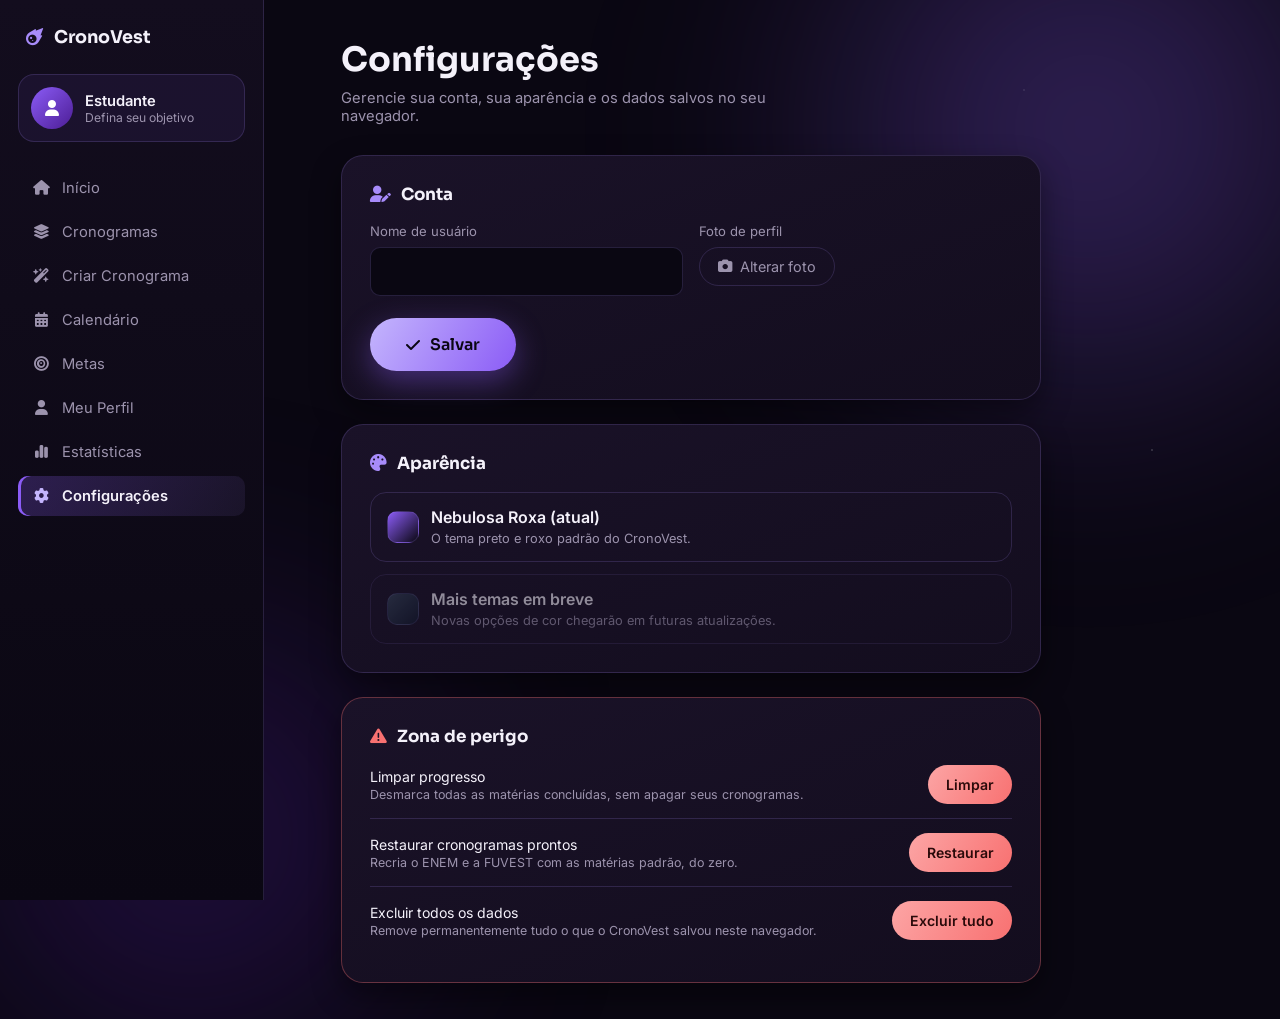
==== configuracoes.html @ 7fbc0d7f "Primeira Versão" ====
<!DOCTYPE html>
<html lang="pt-BR">
<head>
  <meta charset="UTF-8">
  <meta name="viewport" content="width=device-width, initial-scale=1.0">
  <title>CronoVest — Configurações</title>
  <link rel="preconnect" href="https://fonts.googleapis.com">
  <link href="https://fonts.googleapis.com/css2?family=Sora:wght@600;700&family=Inter:wght@400;500;600&display=swap" rel="stylesheet">
  <link rel="stylesheet" href="https://cdnjs.cloudflare.com/ajax/libs/font-awesome/6.5.1/css/all.min.css">
  <link rel="stylesheet" href="css/style.css">
  <link rel="stylesheet" href="css/nav.css">
  <link rel="stylesheet" href="css/componentes.css">
  <link rel="stylesheet" href="css/pages.css">
</head>
<body>
  <div class="stars-layer"></div>
  <div id="nav-root"></div>

  <div class="app-content">
    <header class="page-intro">
      <div>
        <h1>Configurações</h1>
        <p>Gerencie sua conta, sua aparência e os dados salvos no seu navegador.</p>
      </div>
    </header>

    <section class="page-section">
      <div class="settings-card">
        <h2><i class="fa-solid fa-user-pen"></i> Conta</h2>
        <form id="form-settings-account">
          <div class="settings-row">
            <div class="field-group">
              <label for="settings-input-name">Nome de usuário</label>
              <input type="text" id="settings-input-name" maxlength="40">
            </div>
            <div class="field-group">
              <label>Foto de perfil</label>
              <button type="button" id="settings-btn-avatar" class="btn-ghost">
                <i class="fa-solid fa-camera"></i> Alterar foto
              </button>
              <input type="file" id="settings-input-avatar" accept="image/*" hidden>
            </div>
          </div>
          <button type="submit" class="btn-primary"><i class="fa-solid fa-check"></i> Salvar</button>
        </form>
      </div>

      <div class="settings-card">
        <h2><i class="fa-solid fa-palette"></i> Aparência</h2>
        <div class="theme-option">
          <div class="theme-swatch"></div>
          <div>
            <p style="font-weight:600;">Nebulosa Roxa (atual)</p>
            <span style="font-size:0.8rem; color:var(--text-muted);">O tema preto e roxo padrão do CronoVest.</span>
          </div>
        </div>
        <div class="theme-option is-locked" style="margin-top:12px;">
          <div class="theme-swatch" style="background:linear-gradient(135deg,#334155,#0f172a);"></div>
          <div>
            <p style="font-weight:600;">Mais temas em breve</p>
            <span style="font-size:0.8rem; color:var(--text-muted);">Novas opções de cor chegarão em futuras atualizações.</span>
          </div>
        </div>
      </div>

      <div class="settings-card danger-zone">
        <h2><i class="fa-solid fa-triangle-exclamation"></i> Zona de perigo</h2>

        <div class="danger-action">
          <p>Limpar progresso
            <span>Desmarca todas as matérias concluídas, sem apagar seus cronogramas.</span>
          </p>
          <button id="btn-clear-progress" class="btn-danger" type="button">Limpar</button>
        </div>

        <div class="danger-action">
          <p>Restaurar cronogramas prontos
            <span>Recria o ENEM e a FUVEST com as matérias padrão, do zero.</span>
          </p>
          <button id="btn-restore-schedules" class="btn-danger" type="button">Restaurar</button>
        </div>

        <div class="danger-action">
          <p>Excluir todos os dados
            <span>Remove permanentemente tudo o que o CronoVest salvou neste navegador.</span>
          </p>
          <button id="btn-erase-all" class="btn-danger" type="button">Excluir tudo</button>
        </div>
      </div>
    </section>
  </div>

  <script src="js/storage.js"></script>
  <script src="js/data.js"></script>
  <script src="js/stats.js"></script>
  <script src="js/notifications.js"></script>
  <script src="js/modal.js"></script>
  <script src="js/achievements.js"></script>
  <script src="js/nav.js"></script>
  <script src="js/configuracoes.js"></script>
</body>
</html>
---- css/style.css ----
/* ===================================================================
   style.css
   Estilos globais do CronoVest: tokens de design, reset, fundo
   "nebulosa", header reutilizável e as páginas index / escolha /
   criar-cronograma. Estilos exclusivos da tela de cronograma estão
   em cronograma.css.
   =================================================================== */

:root {
  /* Paleta — preto profundo com gradientes roxos */
  --bg-base:        #0A0712;
  --bg-elevated:     #130D1E;
  --bg-card:         #1A1228;
  --purple-deep:     #4C1D95;
  --purple-primary:  #8B5CF6;
  --purple-soft:     #A78BFA;
  --accent-glow:     #C4B5FD;
  --text-primary:    #F4F1FA;
  --text-muted:      #9C93AD;
  --success:         #34D399;
  --danger:          #F87171;
  --border-subtle:   rgba(167, 139, 250, 0.18);
  --shadow-glow:     0 0 50px rgba(139, 92, 246, 0.25);
  --shadow-card:     0 12px 30px rgba(0, 0, 0, 0.45);

  --radius-lg: 22px;
  --radius-md: 16px;
  --radius-sm: 10px;

  --font-display: 'Sora', sans-serif;
  --font-body: 'Inter', sans-serif;
}

/* ---------- Reset básico ---------- */
* { margin: 0; padding: 0; box-sizing: border-box; }

html { scroll-behavior: smooth; }

body {
  font-family: var(--font-body);
  background-color: var(--bg-base);
  color: var(--text-primary);
  min-height: 100vh;
  position: relative;
  overflow-x: hidden;
}

img { max-width: 100%; display: block; }

button, input {
  font-family: inherit;
  color: inherit;
}

a { color: inherit; text-decoration: none; }

:focus-visible {
  outline: 2px solid var(--purple-soft);
  outline-offset: 3px;
}

/* ---------- Fundo "nebulosa" presente em todas as páginas ---------- */
body::before,
body::after {
  content: '';
  position: fixed;
  border-radius: 50%;
  filter: blur(90px);
  z-index: -2;
  pointer-events: none;
}

body::before {
  width: 60vw;
  height: 60vw;
  top: -20vw;
  right: -15vw;
  background: radial-gradient(circle, rgba(139, 92, 246, 0.35), transparent 70%);
}

body::after {
  width: 50vw;
  height: 50vw;
  bottom: -20vw;
  left: -10vw;
  background: radial-gradient(circle, rgba(76, 29, 149, 0.4), transparent 70%);
}

.stars-layer {
  position: fixed;
  inset: 0;
  z-index: -1;
  pointer-events: none;
  background-image:
    radial-gradient(1.5px 1.5px at 10% 20%, rgba(255,255,255,0.5), transparent),
    radial-gradient(1px 1px at 80% 10%, rgba(255,255,255,0.4), transparent),
    radial-gradient(1.5px 1.5px at 60% 70%, rgba(255,255,255,0.45), transparent),
    radial-gradient(1px 1px at 30% 80%, rgba(255,255,255,0.35), transparent),
    radial-gradient(1.5px 1.5px at 90% 50%, rgba(255,255,255,0.4), transparent),
    radial-gradient(1px 1px at 45% 40%, rgba(255,255,255,0.3), transparent);
  background-size: 100% 100%;
  opacity: 0.7;
}

/* ===================================================================
   PÁGINA: index.html
   =================================================================== */
.hero-page {
  min-height: 100vh;
  display: flex;
  align-items: center;
  justify-content: center;
  padding: 32px 24px;
}

.hero-content {
  max-width: 640px;
  text-align: center;
  position: relative;
}

.hero-orbit {
  position: relative;
  width: 220px;
  height: 220px;
  margin: 0 auto 36px;
}

.hero-orbit-core {
  position: absolute;
  inset: 0;
  margin: auto;
  width: 92px;
  height: 92px;
  border-radius: 50%;
  background: radial-gradient(circle at 35% 30%, var(--accent-glow), var(--purple-primary) 60%, var(--purple-deep));
  box-shadow: var(--shadow-glow);
  top: 50%;
  left: 50%;
  transform: translate(-50%, -50%);
  display: flex;
  align-items: center;
  justify-content: center;
  font-family: var(--font-display);
  font-weight: 700;
  font-size: 1.6rem;
}

.hero-orbit-ring {
  position: absolute;
  inset: 0;
  border: 1px dashed var(--border-subtle);
  border-radius: 50%;
  animation: spin 22s linear infinite;
}

.hero-orbit-ring.ring-inner {
  inset: 30px;
  animation-duration: 14s;
  animation-direction: reverse;
}

.orbit-chip {
  position: absolute;
  width: 38px;
  height: 38px;
  border-radius: 50%;
  background: var(--bg-card);
  border: 1px solid var(--border-subtle);
  display: flex;
  align-items: center;
  justify-content: center;
  font-size: 0.85rem;
  color: var(--accent-glow);
  box-shadow: 0 4px 14px rgba(0,0,0,0.4);
}

.ring-outer .orbit-chip:nth-child(1) { top: -19px; left: 50%; transform: translateX(-50%); }
.ring-inner .orbit-chip:nth-child(1) { top: 50%; right: -19px; transform: translateY(-50%); }
.ring-outer .orbit-chip:nth-child(2) { bottom: -19px; left: 50%; transform: translateX(-50%); }

@keyframes spin {
  from { transform: rotate(0deg); }
  to { transform: rotate(360deg); }
}
@keyframes spin-counter {
  from { transform: rotate(0deg); }
  to { transform: rotate(-360deg); }
}
.ring-outer .orbit-chip, .ring-inner .orbit-chip {
  animation: spin-counter 22s linear infinite;
}
.ring-inner .orbit-chip { animation-duration: 14s; }

.eyebrow {
  display: inline-flex;
  align-items: center;
  gap: 8px;
  font-size: 0.78rem;
  letter-spacing: 0.12em;
  text-transform: uppercase;
  color: var(--accent-glow);
  margin-bottom: 18px;
}

.eyebrow::before {
  content: '';
  width: 6px;
  height: 6px;
  border-radius: 50%;
  background: var(--purple-primary);
  box-shadow: 0 0 8px var(--purple-primary);
}

.hero-title {
  font-family: var(--font-display);
  font-size: clamp(2.6rem, 6vw, 4rem);
  font-weight: 700;
  letter-spacing: -0.02em;
  line-height: 1.05;
  margin-bottom: 18px;
}

.hero-title span {
  background: linear-gradient(120deg, var(--accent-glow), var(--purple-primary));
  -webkit-background-clip: text;
  background-clip: text;
  color: transparent;
}

.hero-subtitle {
  font-size: 1.05rem;
  color: var(--text-muted);
  line-height: 1.6;
  max-width: 480px;
  margin: 0 auto 34px;
}

.btn-primary {
  font-family: var(--font-display);
  font-weight: 600;
  font-size: 1rem;
  color: var(--bg-base);
  background: linear-gradient(120deg, var(--accent-glow), var(--purple-primary));
  border: none;
  padding: 16px 36px;
  border-radius: 999px;
  cursor: pointer;
  display: inline-flex;
  align-items: center;
  gap: 10px;
  box-shadow: 0 10px 30px rgba(139, 92, 246, 0.4);
  transition: transform 0.25s ease, box-shadow 0.25s ease;
}

.btn-primary:hover {
  transform: translateY(-3px);
  box-shadow: 0 16px 36px rgba(139, 92, 246, 0.55);
}

.btn-primary:active { transform: translateY(0); }

/* ===================================================================
   Header reutilizável (escolha, criar-cronograma)
   =================================================================== */
.page-header {
  display: flex;
  align-items: center;
  justify-content: space-between;
  padding: 28px 6vw 0;
  max-width: 1200px;
  margin: 0 auto;
}

.brand {
  display: flex;
  align-items: center;
  gap: 10px;
  font-family: var(--font-display);
  font-weight: 700;
  font-size: 1.15rem;
}

.brand i { color: var(--purple-soft); }

.btn-ghost {
  display: inline-flex;
  align-items: center;
  gap: 8px;
  background: transparent;
  border: 1px solid var(--border-subtle);
  color: var(--text-muted);
  padding: 10px 18px;
  border-radius: 999px;
  cursor: pointer;
  font-size: 0.9rem;
  transition: border-color 0.2s ease, color 0.2s ease, background 0.2s ease;
}

.btn-ghost:hover {
  border-color: var(--purple-soft);
  color: var(--text-primary);
  background: rgba(139, 92, 246, 0.08);
}

/* ===================================================================
   PÁGINA: escolha.html
   =================================================================== */
.choice-page {
  min-height: 100vh;
  padding-bottom: 60px;
}

.choice-intro {
  text-align: center;
  max-width: 560px;
  margin: 48px auto 50px;
  padding: 0 24px;
}

.choice-intro h1 {
  font-family: var(--font-display);
  font-size: clamp(1.8rem, 4vw, 2.4rem);
  margin-bottom: 12px;
}

.choice-intro p { color: var(--text-muted); line-height: 1.6; }

.choice-grid {
  display: grid;
  grid-template-columns: repeat(3, 1fr);
  gap: 24px;
  max-width: 1100px;
  margin: 0 auto;
  padding: 0 6vw;
}

.choice-card {
  background: linear-gradient(160deg, var(--bg-card), var(--bg-elevated));
  border: 1px solid var(--border-subtle);
  border-radius: var(--radius-lg);
  padding: 34px 26px;
  cursor: pointer;
  position: relative;
  overflow: hidden;
  box-shadow: var(--shadow-card);
  transition: transform 0.3s ease, border-color 0.3s ease, box-shadow 0.3s ease;
}

.choice-card::after {
  content: '';
  position: absolute;
  inset: 0;
  background: radial-gradient(circle at 50% 0%, rgba(139, 92, 246, 0.18), transparent 60%);
  opacity: 0;
  transition: opacity 0.3s ease;
}

.choice-card:hover {
  transform: translateY(-8px);
  border-color: var(--purple-soft);
  box-shadow: 0 20px 45px rgba(139, 92, 246, 0.25);
}

.choice-card:hover::after { opacity: 1; }

.choice-icon {
  width: 56px;
  height: 56px;
  border-radius: 16px;
  display: flex;
  align-items: center;
  justify-content: center;
  font-size: 1.4rem;
  background: linear-gradient(135deg, var(--purple-primary), var(--purple-deep));
  box-shadow: 0 8px 20px rgba(139, 92, 246, 0.35);
  margin-bottom: 22px;
  position: relative;
  z-index: 1;
}

.choice-card h2 {
  font-family: var(--font-display);
  font-size: 1.3rem;
  margin-bottom: 10px;
  position: relative;
  z-index: 1;
}

.choice-card p {
  color: var(--text-muted);
  font-size: 0.92rem;
  line-height: 1.55;
  margin-bottom: 22px;
  position: relative;
  z-index: 1;
}

.choice-card .choice-action {
  display: inline-flex;
  align-items: center;
  gap: 8px;
  font-size: 0.88rem;
  color: var(--accent-glow);
  font-weight: 600;
  position: relative;
  z-index: 1;
}

.choice-card .choice-action i {
  transition: transform 0.25s ease;
}

.choice-card:hover .choice-action i {
  transform: translateX(4px);
}

.choice-card.is-create {
  border-style: dashed;
  background: linear-gradient(160deg, rgba(139,92,246,0.08), var(--bg-elevated));
}

/* ===================================================================
   PÁGINA: criar-cronograma.html
   =================================================================== */
.create-page {
  min-height: 100vh;
  display: flex;
  align-items: center;
  justify-content: center;
  padding: 24px;
}

.create-card {
  width: 100%;
  max-width: 460px;
  background: linear-gradient(160deg, var(--bg-card), var(--bg-elevated));
  border: 1px solid var(--border-subtle);
  border-radius: var(--radius-lg);
  padding: 42px 38px;
  box-shadow: var(--shadow-card);
  text-align: center;
}

.create-card .choice-icon {
  margin: 0 auto 22px;
}

.create-card h1 {
  font-family: var(--font-display);
  font-size: 1.6rem;
  margin-bottom: 10px;
}

.create-card > p {
  color: var(--text-muted);
  font-size: 0.92rem;
  margin-bottom: 28px;
  line-height: 1.55;
}

.field-group {
  text-align: left;
  margin-bottom: 22px;
}

.field-group label {
  display: block;
  font-size: 0.82rem;
  color: var(--text-muted);
  margin-bottom: 8px;
}

.field-group input {
  width: 100%;
  background: var(--bg-base);
  border: 1px solid var(--border-subtle);
  border-radius: var(--radius-sm);
  padding: 14px 16px;
  font-size: 0.98rem;
  color: var(--text-primary);
  transition: border-color 0.2s ease;
}

.field-group input::placeholder { color: #5c5570; }

.field-group input:focus {
  border-color: var(--purple-soft);
}

.field-error {
  display: block;
  min-height: 18px;
  font-size: 0.8rem;
  color: var(--danger);
  margin-top: 8px;
}

.create-card .btn-primary {
  width: 100%;
  justify-content: center;
}

.create-examples {
  margin-top: 22px;
  font-size: 0.78rem;
  color: var(--text-muted);
}

.create-examples span {
  display: inline-block;
  background: rgba(139, 92, 246, 0.12);
  border: 1px solid var(--border-subtle);
  border-radius: 999px;
  padding: 4px 12px;
  margin: 4px 4px 0;
}

/* ===================================================================
   Responsividade
   =================================================================== */
@media (max-width: 860px) {
  .choice-grid { grid-template-columns: 1fr; }
}

@media (max-width: 560px) {
  .page-header { padding: 22px 5vw 0; }
  .hero-orbit { width: 170px; height: 170px; }
  .create-card { padding: 32px 24px; }
}
---- css/nav.css ----
/* ===================================================================
   nav.css
   Menu de navegação do CronoVest: sidebar fixa no desktop, menu
   hambúrguer com overlay no mobile. Injetado pelo nav.js dentro de
   <div id="nav-root"></div>, presente em todas as páginas internas.
   =================================================================== */

.app-sidebar {
  position: fixed;
  top: 0;
  left: 0;
  height: 100vh;
  width: 264px;
  background: linear-gradient(180deg, var(--bg-elevated), var(--bg-base));
  border-right: 1px solid var(--border-subtle);
  display: flex;
  flex-direction: column;
  gap: 26px;
  padding: 26px 18px;
  z-index: 200;
  overflow-y: auto;
  transition: transform 0.3s ease;
}

.sidebar-brand {
  display: flex;
  align-items: center;
  gap: 10px;
  font-family: var(--font-display);
  font-weight: 700;
  font-size: 1.1rem;
  padding: 0 8px;
}

.sidebar-brand i { color: var(--purple-soft); }

.sidebar-user {
  display: flex;
  align-items: center;
  gap: 12px;
  background: rgba(139, 92, 246, 0.08);
  border: 1px solid var(--border-subtle);
  border-radius: var(--radius-md);
  padding: 12px;
  transition: border-color 0.2s ease, background 0.2s ease;
}

.sidebar-user:hover {
  border-color: var(--purple-soft);
  background: rgba(139, 92, 246, 0.14);
}

.sidebar-avatar {
  width: 42px;
  height: 42px;
  border-radius: 50%;
  flex: 0 0 auto;
  background: linear-gradient(135deg, var(--purple-primary), var(--purple-deep));
  display: flex;
  align-items: center;
  justify-content: center;
  overflow: hidden;
  font-size: 1rem;
  color: #fff;
}

.sidebar-avatar img { width: 100%; height: 100%; object-fit: cover; }

.sidebar-user-info { min-width: 0; }

.sidebar-user-name {
  font-size: 0.92rem;
  font-weight: 600;
  white-space: nowrap;
  overflow: hidden;
  text-overflow: ellipsis;
}

.sidebar-user-objective {
  font-size: 0.76rem;
  color: var(--text-muted);
  white-space: nowrap;
  overflow: hidden;
  text-overflow: ellipsis;
}

.sidebar-nav {
  display: flex;
  flex-direction: column;
  gap: 4px;
  flex: 1;
}

.sidebar-link {
  display: flex;
  align-items: center;
  gap: 12px;
  padding: 11px 14px;
  border-radius: var(--radius-sm);
  color: var(--text-muted);
  font-size: 0.92rem;
  transition: background 0.2s ease, color 0.2s ease;
}

.sidebar-link i { width: 18px; text-align: center; color: inherit; }

.sidebar-link:hover {
  background: rgba(139, 92, 246, 0.1);
  color: var(--text-primary);
}

.sidebar-link.is-active {
  background: linear-gradient(120deg, rgba(139,92,246,0.25), rgba(167,139,250,0.08));
  color: var(--text-primary);
  font-weight: 600;
  box-shadow: inset 3px 0 0 var(--purple-primary);
}

.sidebar-link.is-active i { color: var(--accent-glow); }

/* ---------- Hambúrguer (mobile) ---------- */
.nav-hamburger {
  display: none;
  position: fixed;
  top: 18px;
  left: 18px;
  z-index: 220;
  width: 44px;
  height: 44px;
  border-radius: 50%;
  background: var(--bg-card);
  border: 1px solid var(--border-subtle);
  color: var(--text-primary);
  font-size: 1.05rem;
  cursor: pointer;
  box-shadow: var(--shadow-card);
}

.nav-overlay {
  display: none;
  position: fixed;
  inset: 0;
  background: rgba(2, 1, 6, 0.82);
  backdrop-filter: blur(4px);
  z-index: 199;
  opacity: 0;
  transition: opacity 0.25s ease;
}

.nav-overlay.is-visible { display: block; opacity: 1; }

/* ---------- Espaço reservado para a sidebar no conteúdo ---------- */
body.with-app-nav .app-content {
  margin-left: 264px;
  min-height: 100vh;
}

@media (max-width: 900px) {
  .nav-hamburger { display: flex; align-items: center; justify-content: center; }

  .app-sidebar {
    transform: translateX(-100%);
    width: 78vw;
    max-width: 300px;
    box-shadow: 0 0 40px rgba(0,0,0,0.5);
  }

  .app-sidebar.is-open { transform: translateX(0); }

  body.with-app-nav .app-content {
    margin-left: 0;
    padding-top: 78px;
  }
}
---- css/componentes.css ----
/* ===================================================================
   components.css
   Peças reutilizáveis em várias páginas internas: cabeçalho de
   página, cards de estatística, toasts, modal de confirmação,
   conquistas, metas, calendário e busca.
   =================================================================== */

/* ---------- Barra de progresso genérica ---------- */
.progress-track {
  width: 100%;
  height: 10px;
  border-radius: 999px;
  background: var(--bg-base);
  border: 1px solid var(--border-subtle);
  overflow: hidden;
}

.progress-fill {
  height: 100%;
  width: 0%;
  border-radius: 999px;
  background: linear-gradient(90deg, var(--purple-deep), var(--purple-primary), var(--accent-glow));
  transition: width 0.4s ease;
  box-shadow: 0 0 12px rgba(139, 92, 246, 0.6);
}

.progress-label {
  display: block;
  margin-top: 10px;
  font-size: 0.85rem;
  color: var(--text-muted);
  text-align: right;
}

/* ---------- Cabeçalho padrão de página interna ---------- */
.page-intro {
  max-width: 1100px;
  margin: 0 auto 30px;
  padding: 38px 6vw 0;
  display: flex;
  align-items: flex-end;
  justify-content: space-between;
  gap: 20px;
  flex-wrap: wrap;
}

.page-intro h1 {
  font-family: var(--font-display);
  font-size: clamp(1.6rem, 3vw, 2.1rem);
  margin-bottom: 8px;
}

.page-intro p { color: var(--text-muted); font-size: 0.92rem; max-width: 480px; }

.page-section {
  max-width: 1100px;
  margin: 0 auto 36px;
  padding: 0 6vw;
}

.section-title {
  display: flex;
  align-items: center;
  gap: 10px;
  font-family: var(--font-display);
  font-size: 1.1rem;
  margin-bottom: 16px;
}

.section-title i { color: var(--purple-soft); }

.section-title .see-all {
  margin-left: auto;
  font-size: 0.82rem;
  color: var(--accent-glow);
  font-weight: 500;
}

/* ---------- Grid de cards de estatística ---------- */
.stat-grid {
  display: grid;
  grid-template-columns: repeat(auto-fit, minmax(210px, 1fr));
  gap: 18px;
}

.stat-card {
  background: linear-gradient(160deg, var(--bg-card), var(--bg-elevated));
  border: 1px solid var(--border-subtle);
  border-radius: var(--radius-md);
  padding: 22px;
  display: flex;
  flex-direction: column;
  gap: 10px;
  box-shadow: var(--shadow-card);
  transition: border-color 0.25s ease, transform 0.25s ease;
}

.stat-card:hover { border-color: var(--purple-soft); transform: translateY(-3px); }

.stat-card-icon {
  width: 40px;
  height: 40px;
  border-radius: 12px;
  display: flex;
  align-items: center;
  justify-content: center;
  background: linear-gradient(135deg, var(--purple-primary), var(--purple-deep));
  font-size: 1rem;
}

.stat-card-value {
  font-family: var(--font-display);
  font-size: 1.7rem;
  font-weight: 700;
}

.stat-card-label {
  font-size: 0.82rem;
  color: var(--text-muted);
}

.stat-card.is-wide { grid-column: span 2; }

/* ---------- Listas horizontais de cronogramas (favoritos / recentes) ---------- */
.schedule-strip {
  display: flex;
  gap: 16px;
  overflow-x: auto;
  padding-bottom: 6px;
}

.schedule-mini-card {
  flex: 0 0 auto;
  width: 230px;
  background: linear-gradient(160deg, var(--bg-card), var(--bg-elevated));
  border: 1px solid var(--border-subtle);
  border-radius: var(--radius-md);
  padding: 18px;
  cursor: pointer;
  transition: border-color 0.25s ease, transform 0.25s ease;
  position: relative;
}

.schedule-mini-card:hover { border-color: var(--purple-soft); transform: translateY(-4px); }

.schedule-mini-card h3 {
  font-family: var(--font-display);
  font-size: 1rem;
  margin: 6px 0 12px;
  padding-right: 22px;
  overflow: hidden;
  text-overflow: ellipsis;
  white-space: nowrap;
}

.schedule-mini-card .mini-progress-track {
  width: 100%;
  height: 6px;
  border-radius: 999px;
  background: var(--bg-base);
  overflow: hidden;
}

.schedule-mini-card .mini-progress-fill {
  height: 100%;
  background: linear-gradient(90deg, var(--purple-deep), var(--purple-primary));
}

.schedule-mini-card .mini-progress-label {
  display: block;
  margin-top: 8px;
  font-size: 0.76rem;
  color: var(--text-muted);
}

.schedule-tag {
  display: inline-flex;
  align-items: center;
  gap: 6px;
  font-size: 0.7rem;
  text-transform: uppercase;
  letter-spacing: 0.06em;
  color: var(--accent-glow);
  background: rgba(139, 92, 246, 0.14);
  border-radius: 999px;
  padding: 3px 10px;
}

.btn-favorite {
  position: absolute;
  top: 14px;
  right: 14px;
  background: transparent;
  border: none;
  color: var(--text-muted);
  font-size: 1rem;
  cursor: pointer;
  transition: color 0.2s ease, transform 0.2s ease;
}

.btn-favorite:hover { transform: scale(1.15); }
.btn-favorite.is-active { color: #FBBF24; }

.empty-strip {
  color: var(--text-muted);
  font-size: 0.88rem;
  border: 1px dashed var(--border-subtle);
  border-radius: var(--radius-md);
  padding: 22px;
  text-align: center;
  width: 100%;
}

/* ---------- Toasts ---------- */
.toast-container {
  position: fixed;
  bottom: 24px;
  right: 24px;
  display: flex;
  flex-direction: column;
  gap: 10px;
  z-index: 400;
  max-width: min(360px, calc(100vw - 32px));
}

.toast {
  display: flex;
  align-items: center;
  gap: 10px;
  background: var(--bg-card);
  border: 1px solid var(--border-subtle);
  border-radius: var(--radius-sm);
  padding: 13px 16px;
  box-shadow: var(--shadow-card);
  font-size: 0.88rem;
  opacity: 0;
  transform: translateY(12px);
  transition: opacity 0.25s ease, transform 0.25s ease;
}

.toast.is-visible { opacity: 1; transform: translateY(0); }

.toast i { font-size: 1rem; }
.toast-success i { color: var(--success); }
.toast-info i { color: var(--accent-glow); }
.toast-danger i { color: var(--danger); }

/* ---------- Modal de confirmação ---------- */
.modal-overlay {
  position: fixed;
  inset: 0;
  background: rgba(5, 2, 10, 0.7);
  backdrop-filter: blur(3px);
  display: flex;
  align-items: center;
  justify-content: center;
  padding: 20px;
  z-index: 500;
  opacity: 0;
  transition: opacity 0.2s ease;
}

.modal-overlay.is-visible { opacity: 1; }

.modal-box {
  background: linear-gradient(160deg, var(--bg-card), var(--bg-elevated));
  border: 1px solid var(--border-subtle);
  border-radius: var(--radius-lg);
  max-width: 400px;
  width: 100%;
  padding: 32px;
  text-align: center;
  box-shadow: var(--shadow-card);
  transform: translateY(10px);
  transition: transform 0.2s ease;
}

.modal-overlay.is-visible .modal-box { transform: translateY(0); }

.modal-icon {
  width: 54px;
  height: 54px;
  margin: 0 auto 16px;
  border-radius: 50%;
  display: flex;
  align-items: center;
  justify-content: center;
  font-size: 1.4rem;
  background: rgba(139, 92, 246, 0.15);
  color: var(--accent-glow);
}

.modal-icon.is-danger { background: rgba(248, 113, 113, 0.15); color: var(--danger); }

.modal-title { font-family: var(--font-display); font-size: 1.15rem; margin-bottom: 10px; }
.modal-message { color: var(--text-muted); font-size: 0.9rem; line-height: 1.5; margin-bottom: 24px; }

.modal-actions { display: flex; gap: 12px; justify-content: center; }
.modal-actions button { flex: 1; justify-content: center; }

.btn-danger {
  display: inline-flex;
  align-items: center;
  gap: 8px;
  background: linear-gradient(120deg, #FCA5A5, var(--danger));
  border: none;
  color: #2a0a0a;
  font-weight: 600;
  padding: 11px 18px;
  border-radius: 999px;
  cursor: pointer;
  font-size: 0.88rem;
  transition: transform 0.2s ease;
}

.btn-danger:hover { transform: translateY(-2px); }

/* ---------- Busca ---------- */
.search-box {
  display: flex;
  align-items: center;
  gap: 10px;
  background: var(--bg-base);
  border: 1px solid var(--border-subtle);
  border-radius: 999px;
  padding: 12px 18px;
  max-width: 480px;
}

.search-box i { color: var(--text-muted); }

.search-box input {
  flex: 1;
  background: transparent;
  border: none;
  font-size: 0.92rem;
  color: var(--text-primary);
}

.search-box input::placeholder { color: #5c5570; }

.search-result-item {
  display: flex;
  align-items: center;
  justify-content: space-between;
  gap: 14px;
  background: var(--bg-card);
  border: 1px solid var(--border-subtle);
  border-radius: var(--radius-md);
  padding: 16px 18px;
  margin-bottom: 12px;
  cursor: pointer;
  transition: border-color 0.2s ease, transform 0.2s ease;
}

.search-result-item:hover { border-color: var(--purple-soft); transform: translateX(4px); }

.search-result-main { display: flex; align-items: center; gap: 14px; min-width: 0; }

.search-result-main i { color: var(--purple-soft); font-size: 1.1rem; }

.search-result-title { font-weight: 600; font-size: 0.95rem; }
.search-result-meta { font-size: 0.8rem; color: var(--text-muted); }

/* ---------- Conquistas ---------- */
.achievement-grid {
  display: grid;
  grid-template-columns: repeat(auto-fit, minmax(220px, 1fr));
  gap: 16px;
}

.achievement-card {
  background: var(--bg-card);
  border: 1px solid var(--border-subtle);
  border-radius: var(--radius-md);
  padding: 18px;
  display: flex;
  gap: 14px;
  align-items: flex-start;
  opacity: 0.45;
  filter: grayscale(0.6);
  transition: opacity 0.25s ease, filter 0.25s ease, border-color 0.25s ease;
}

.achievement-card.is-unlocked {
  opacity: 1;
  filter: none;
  border-color: var(--purple-soft);
  box-shadow: 0 0 18px rgba(139, 92, 246, 0.18);
}

.achievement-icon {
  width: 42px;
  height: 42px;
  flex: 0 0 auto;
  border-radius: 12px;
  background: linear-gradient(135deg, var(--purple-primary), var(--purple-deep));
  display: flex;
  align-items: center;
  justify-content: center;
}

.achievement-card h4 { font-size: 0.94rem; margin-bottom: 4px; }
.achievement-card p { font-size: 0.8rem; color: var(--text-muted); line-height: 1.4; }

/* ---------- Metas ---------- */
.goal-card {
  background: var(--bg-card);
  border: 1px solid var(--border-subtle);
  border-radius: var(--radius-md);
  padding: 20px;
  margin-bottom: 14px;
}

.goal-card-header {
  display: flex;
  justify-content: space-between;
  align-items: flex-start;
  gap: 12px;
  margin-bottom: 12px;
}

.goal-card-header h4 { font-size: 0.98rem; }
.goal-card-header span { font-size: 0.78rem; color: var(--text-muted); }

.goal-progress-row { display: flex; align-items: center; gap: 12px; }

.goal-progress-row .progress-track { flex: 1; }

/* ---------- Calendário ---------- */
.calendar-grid {
  display: grid;
  grid-template-columns: repeat(7, 1fr);
  gap: 8px;
}

.calendar-weekday {
  text-align: center;
  font-size: 0.74rem;
  color: var(--text-muted);
  text-transform: uppercase;
  letter-spacing: 0.05em;
  padding-bottom: 6px;
}

.calendar-day {
  aspect-ratio: 1;
  border-radius: var(--radius-sm);
  border: 1px solid var(--border-subtle);
  background: var(--bg-card);
  display: flex;
  align-items: center;
  justify-content: center;
  font-size: 0.85rem;
  color: var(--text-muted);
}

.calendar-day.is-empty { background: transparent; border: none; }

.calendar-day.is-studied {
  background: linear-gradient(135deg, var(--purple-primary), var(--purple-deep));
  color: #fff;
  border-color: var(--purple-soft);
  font-weight: 600;
  box-shadow: 0 0 12px rgba(139, 92, 246, 0.4);
}

.calendar-day.is-today { border-color: var(--accent-glow); box-shadow: inset 0 0 0 2px var(--accent-glow); }

.calendar-nav {
  display: flex;
  align-items: center;
  justify-content: space-between;
  margin-bottom: 18px;
}

.calendar-nav h2 { font-family: var(--font-display); font-size: 1.1rem; }

/* ---------- Generic empty state block ---------- */
.empty-block {
  text-align: center;
  padding: 50px 20px;
  color: var(--text-muted);
  border: 1px dashed var(--border-subtle);
  border-radius: var(--radius-lg);
}

.empty-block i { font-size: 1.8rem; color: var(--purple-soft); margin-bottom: 12px; display: block; }

/* ---------- Responsividade ---------- */
@media (max-width: 640px) {
  .page-intro { padding: 30px 5vw 0; }
  .page-section { padding: 0 5vw; }
  .stat-card.is-wide { grid-column: span 1; }
  .toast-container { right: 16px; left: 16px; bottom: 16px; max-width: none; }
}

/* ---------- Barra de rolagem customizada (schedule-strip) ---------- */
.schedule-strip {
  scrollbar-width: thin;
  scrollbar-color: var(--purple-primary) var(--bg-base);
}

.schedule-strip::-webkit-scrollbar {
  height: 8px;
}

.schedule-strip::-webkit-scrollbar-track {
  background: var(--bg-base);
  border-radius: 999px;
}

.schedule-strip::-webkit-scrollbar-thumb {
  background: linear-gradient(90deg, var(--purple-deep), var(--purple-primary));
  border-radius: 999px;
}

.schedule-strip::-webkit-scrollbar-thumb:hover {
  background: var(--accent-glow);
}
---- css/pages.css ----
/* ===================================================================
   pages.css
   Ajustes específicos de dashboard, perfil e configurações — tudo
   que não é genérico o bastante para entrar em components.css.
   =================================================================== */

/* ---------- Dashboard: banner de boas-vindas ---------- */
.welcome-banner {
  max-width: 1100px;
  margin: 0 auto 30px;
  padding: 34px 6vw;
  display: flex;
  align-items: center;
  justify-content: space-between;
  gap: 24px;
  flex-wrap: wrap;
  background: linear-gradient(120deg, rgba(139,92,246,0.16), transparent 70%);
  border-bottom: 1px solid var(--border-subtle);
}

.welcome-banner h1 {
  font-family: var(--font-display);
  font-size: clamp(1.5rem, 3vw, 2rem);
  margin-bottom: 6px;
}

.welcome-banner p { color: var(--text-muted); font-size: 0.92rem; max-width: 420px; }

/* ---------- Perfil: cabeçalho com avatar grande ---------- */
.profile-header {
  max-width: 1100px;
  margin: 0 auto 34px;
  padding: 38px 6vw 0;
  display: flex;
  align-items: center;
  gap: 26px;
  flex-wrap: wrap;
}

.avatar-upload {
  position: relative;
  width: 96px;
  height: 96px;
  flex: 0 0 auto;
}

.avatar-upload .avatar-preview {
  width: 96px;
  height: 96px;
  border-radius: 50%;
  background: linear-gradient(135deg, var(--purple-primary), var(--purple-deep));
  display: flex;
  align-items: center;
  justify-content: center;
  font-size: 2rem;
  overflow: hidden;
  border: 2px solid var(--border-subtle);
  box-shadow: var(--shadow-glow);
}

.avatar-upload .avatar-preview img { width: 100%; height: 100%; object-fit: cover; }

.avatar-upload .avatar-edit-btn {
  position: absolute;
  bottom: -4px;
  right: -4px;
  width: 32px;
  height: 32px;
  border-radius: 50%;
  background: var(--purple-primary);
  border: 2px solid var(--bg-base);
  color: #fff;
  display: flex;
  align-items: center;
  justify-content: center;
  cursor: pointer;
  font-size: 0.8rem;
}

.profile-header-info h1 { font-family: var(--font-display); font-size: 1.5rem; margin-bottom: 6px; }
.profile-header-info p { color: var(--text-muted); font-size: 0.88rem; }
.profile-header-info .profile-quote {
  margin-top: 8px;
  font-size: 0.88rem;
  color: var(--accent-glow);
  font-style: italic;
}

/* ---------- Formulários de configuração / edição de perfil ---------- */
.settings-card {
  max-width: 700px;
  background: linear-gradient(160deg, var(--bg-card), var(--bg-elevated));
  border: 1px solid var(--border-subtle);
  border-radius: var(--radius-lg);
  padding: 28px;
  margin-bottom: 24px;
  box-shadow: var(--shadow-card);
}

.settings-card h2 {
  font-family: var(--font-display);
  font-size: 1.05rem;
  margin-bottom: 18px;
  display: flex;
  align-items: center;
  gap: 10px;
}

.settings-card h2 i { color: var(--purple-soft); }

.settings-row {
  display: grid;
  grid-template-columns: 1fr 1fr;
  gap: 16px;
}

.danger-zone { border-color: rgba(248, 113, 113, 0.35); }
.danger-zone h2 i { color: var(--danger); }

.danger-action {
  display: flex;
  align-items: center;
  justify-content: space-between;
  gap: 16px;
  padding: 14px 0;
  border-top: 1px solid var(--border-subtle);
}

.danger-action:first-of-type { border-top: none; padding-top: 0; }

.danger-action p { font-size: 0.88rem; }
.danger-action span { display: block; font-size: 0.78rem; color: var(--text-muted); margin-top: 2px; }

.theme-option {
  display: flex;
  align-items: center;
  gap: 12px;
  border: 1px solid var(--border-subtle);
  border-radius: var(--radius-md);
  padding: 14px 16px;
}

.theme-swatch {
  width: 32px;
  height: 32px;
  border-radius: 10px;
  background: linear-gradient(135deg, var(--purple-primary), var(--bg-base));
  border: 1px solid var(--border-subtle);
}

.theme-option.is-locked { opacity: 0.55; }

/* ---------- Goal form (metas.html) ---------- */
.goal-form-card {
  max-width: 700px;
  background: linear-gradient(160deg, var(--bg-card), var(--bg-elevated));
  border: 1px solid var(--border-subtle);
  border-radius: var(--radius-lg);
  padding: 26px;
  margin-bottom: 30px;
}

.goal-form-row {
  display: grid;
  grid-template-columns: 2fr 1fr;
  gap: 14px;
  margin-bottom: 14px;
}

/* ---------- Responsividade ---------- */
@media (max-width: 640px) {
  .welcome-banner, .profile-header { padding-left: 5vw; padding-right: 5vw; }
  .settings-row, .goal-form-row { grid-template-columns: 1fr; }
  .profile-header { flex-direction: column; text-align: center; }
}

/* ---------- Dashboard: hero de sequência + grid variado ---------- */
.welcome-banner {
  position: relative;
  overflow: hidden;
}

.welcome-banner::after {
  content: '';
  position: absolute;
  top: -40%;
  right: 4vw;
  width: 180px;
  height: 180px;
  border-radius: 50%;
  background: radial-gradient(circle, rgba(139,92,246,0.35), transparent 70%);
  filter: blur(20px);
  pointer-events: none;
}

#dashboard-stats {
  grid-template-columns: repeat(auto-fit, minmax(210px, 1fr));
}

#dashboard-stats .stat-card.is-hero {
  grid-column: span 2;
  flex-direction: row;
  align-items: center;
  gap: 20px;
  background: linear-gradient(135deg, rgba(139,92,246,0.18), var(--bg-elevated));
  border-color: var(--purple-soft);
}

.stat-card.is-hero .stat-card-icon {
  width: 64px;
  height: 64px;
  font-size: 1.5rem;
  flex: 0 0 auto;
  box-shadow: 0 0 24px rgba(139, 92, 246, 0.5);
}

.stat-card.is-hero .stat-card-value {
  font-size: 2.6rem;
  line-height: 1;
  text-shadow: 0 0 20px rgba(139, 92, 246, 0.4);
}

.stat-card.is-hero .stat-card-label {
  font-size: 0.88rem;
}

@media (max-width: 640px) {
  #dashboard-stats .stat-card.is-hero { grid-column: span 1; flex-direction: column; align-items: flex-start; }
}

/* ---------- Perfil: avatar e cards mais compactos no mobile ---------- */
@media (max-width: 640px) {
  .avatar-upload, .avatar-upload .avatar-preview {
    width: 76px;
    height: 76px;
  }

  .profile-header-info h1 { font-size: 1.25rem; }

  #profile-stats { gap: 12px; }

  #profile-stats .stat-card { padding: 18px; }
}

/* ---------- Perfil: destaque no card de matérias concluídas ---------- */
#profile-stats .stat-card.is-hero {
  background: linear-gradient(135deg, rgba(139,92,246,0.18), var(--bg-elevated));
  border-color: var(--purple-soft);
}

#profile-stats .stat-card.is-hero .stat-card-value {
  font-size: 2.2rem;
  text-shadow: 0 0 16px rgba(139, 92, 246, 0.4);
}
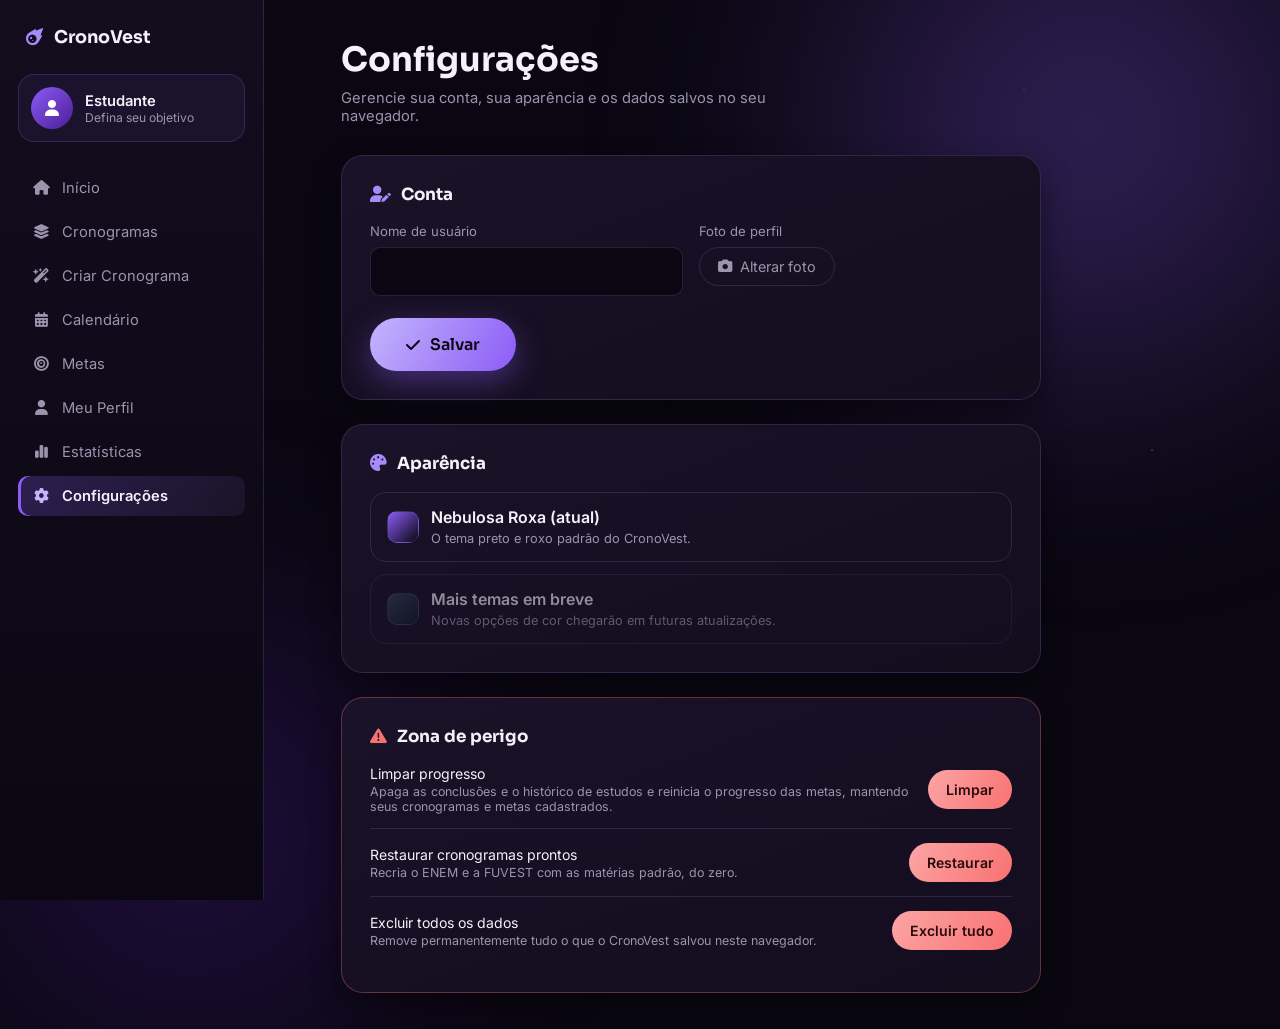
==== commit 2f288857: "Adiciona renovação semanal com histórico e ajusta progresso das metas" ====
--- a/configuracoes.html
+++ b/configuracoes.html
@@ -68,7 +68,10 @@
 
         <div class="danger-action">
           <p>Limpar progresso
-            <span>Desmarca todas as matérias concluídas, sem apagar seus cronogramas.</span>
+            <span>
+  Apaga as conclusões e o histórico de estudos e reinicia o progresso
+  das metas, mantendo seus cronogramas e metas cadastrados.
+</span>
           </p>
           <button id="btn-clear-progress" class="btn-danger" type="button">Limpar</button>
         </div>
--- a/css/pages.css
+++ b/css/pages.css
@@ -251,4 +251,79 @@
 #profile-stats .stat-card.is-hero .stat-card-value {
   font-size: 2.2rem;
   text-shadow: 0 0 16px rgba(139, 92, 246, 0.4);
+}
+/* Campos do formulário de metas */
+#form-add-goal select,
+#goal-target {
+  box-sizing: border-box;
+  width: 100%;
+  min-height: 48px;
+  padding: 12px 16px;
+
+  font: inherit;
+  color: var(--text-primary, #f0edf7);
+  background-color: #0c0814;
+
+  border: 1px solid #30213f;
+  border-radius: 10px;
+  color-scheme: dark;
+
+  transition:
+    border-color 0.2s ease,
+    box-shadow 0.2s ease;
+}
+
+/* Seta personalizada dos seletores */
+#form-add-goal select {
+  appearance: none;
+  padding-right: 44px;
+  cursor: pointer;
+
+  background-image: url("data:image/svg+xml,%3Csvg xmlns='http://www.w3.org/2000/svg' width='18' height='18' viewBox='0 0 24 24' fill='none' stroke='%23b79aff' stroke-width='2' stroke-linecap='round' stroke-linejoin='round'%3E%3Cpath d='m6 9 6 6 6-6'/%3E%3C/svg%3E");
+  background-repeat: no-repeat;
+  background-position: right 16px center;
+}
+
+#form-add-goal select option {
+  background-color: #171022;
+  color: #f0edf7;
+}
+
+/* Destaque ao selecionar pelo mouse ou teclado */
+#form-add-goal select:focus,
+#goal-target:focus {
+  outline: none;
+  border-color: #a78bfa;
+  box-shadow: 0 0 0 3px rgb(167 139 250 / 15%);
+}
+.goal-card .btn-delete-goal {
+  display: inline-flex;
+  align-items: center;
+  justify-content: center;
+
+  width: 36px;
+  height: 36px;
+  padding: 0;
+  flex-shrink: 0;
+
+  color: #b79aff;
+  background: #21162f;
+  border: 1px solid #493361;
+  border-radius: 10px;
+
+  cursor: pointer;
+  transition:
+    background-color 0.2s ease,
+    border-color 0.2s ease;
+}
+
+.goal-card .btn-delete-goal:hover {
+  color: #fda4af;
+  background: #351724;
+  border-color: #fb7185;
+}
+
+.goal-card .btn-delete-goal:focus-visible {
+  outline: 2px solid #b79aff;
+  outline-offset: 3px;
 }
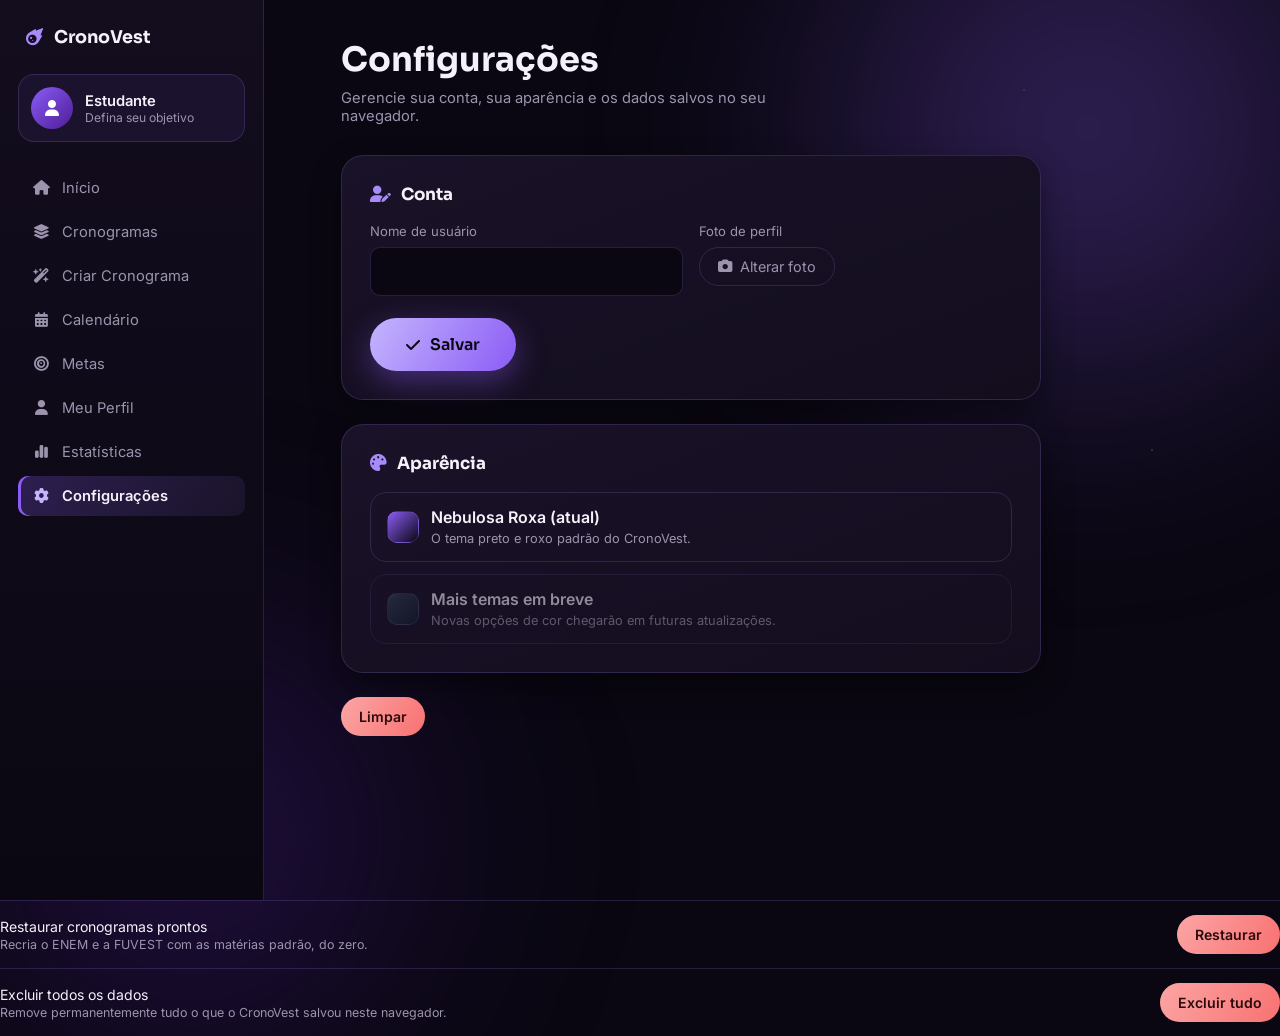
==== commit a3c979f9: "Remove a Zona de perigo das configuracoes" ====
--- a/configuracoes.html
+++ b/configuracoes.html
@@ -62,16 +62,6 @@
           </div>
         </div>
       </div>
-
-      <div class="settings-card danger-zone">
-        <h2><i class="fa-solid fa-triangle-exclamation"></i> Zona de perigo</h2>
-
-        <div class="danger-action">
-          <p>Limpar progresso
-            <span>
-  Apaga as conclusões e o histórico de estudos e reinicia o progresso
-  das metas, mantendo seus cronogramas e metas cadastrados.
-</span>
           </p>
           <button id="btn-clear-progress" class="btn-danger" type="button">Limpar</button>
         </div>
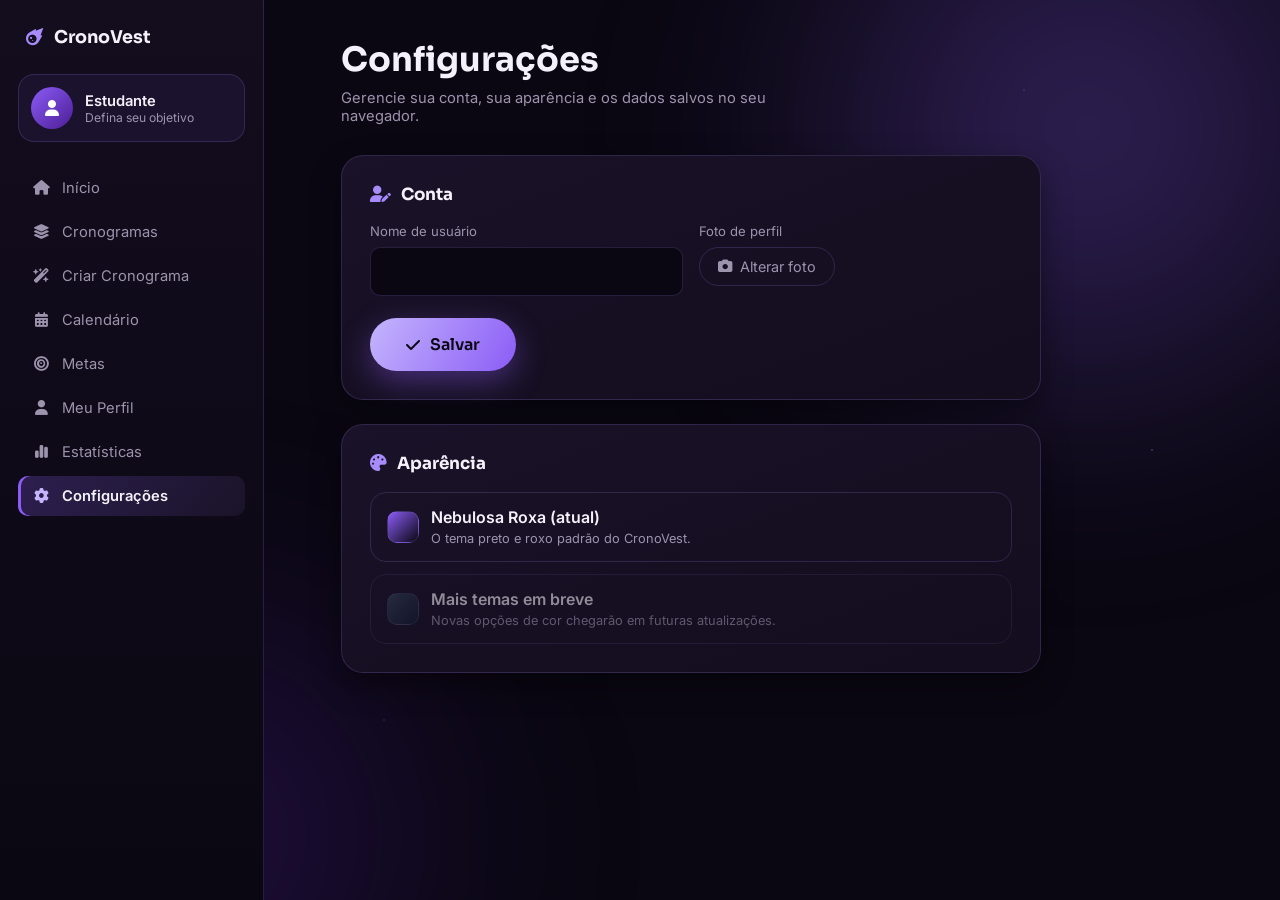
==== commit cfcf9bc2: "Consertando erro nas configurações" ====
--- a/configuracoes.html
+++ b/configuracoes.html
@@ -61,25 +61,7 @@
             <span style="font-size:0.8rem; color:var(--text-muted);">Novas opções de cor chegarão em futuras atualizações.</span>
           </div>
         </div>
-      </div>
-          </p>
-          <button id="btn-clear-progress" class="btn-danger" type="button">Limpar</button>
-        </div>
 
-        <div class="danger-action">
-          <p>Restaurar cronogramas prontos
-            <span>Recria o ENEM e a FUVEST com as matérias padrão, do zero.</span>
-          </p>
-          <button id="btn-restore-schedules" class="btn-danger" type="button">Restaurar</button>
-        </div>
-
-        <div class="danger-action">
-          <p>Excluir todos os dados
-            <span>Remove permanentemente tudo o que o CronoVest salvou neste navegador.</span>
-          </p>
-          <button id="btn-erase-all" class="btn-danger" type="button">Excluir tudo</button>
-        </div>
-      </div>
     </section>
   </div>
 
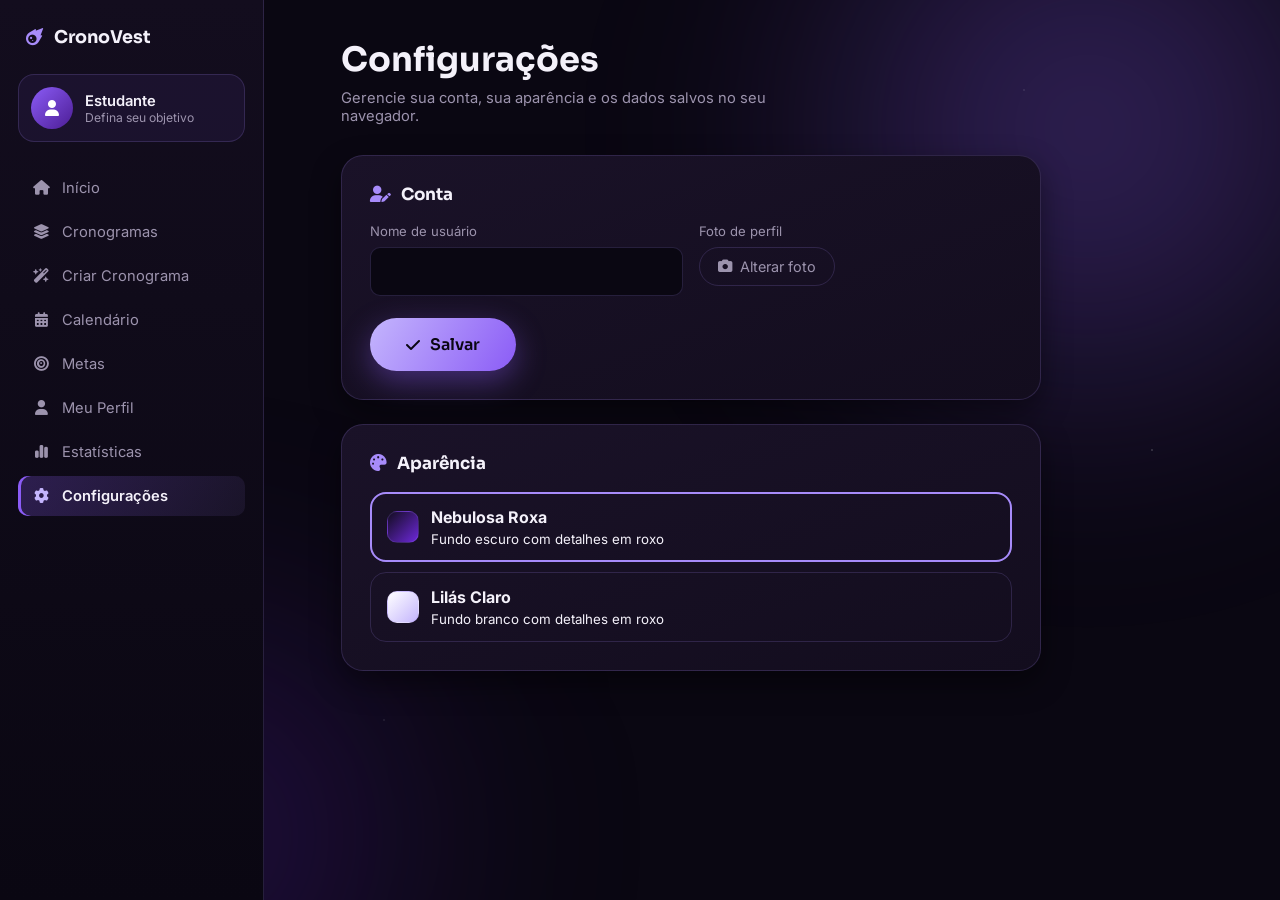
==== commit 590ee077: "Adicionado, tema claro" ====
--- a/configuracoes.html
+++ b/configuracoes.html
@@ -47,23 +47,26 @@
 
       <div class="settings-card">
         <h2><i class="fa-solid fa-palette"></i> Aparência</h2>
-        <div class="theme-option">
-          <div class="theme-swatch"></div>
-          <div>
-            <p style="font-weight:600;">Nebulosa Roxa (atual)</p>
-            <span style="font-size:0.8rem; color:var(--text-muted);">O tema preto e roxo padrão do CronoVest.</span>
-          </div>
-        </div>
-        <div class="theme-option is-locked" style="margin-top:12px;">
-          <div class="theme-swatch" style="background:linear-gradient(135deg,#334155,#0f172a);"></div>
-          <div>
-            <p style="font-weight:600;">Mais temas em breve</p>
-            <span style="font-size:0.8rem; color:var(--text-muted);">Novas opções de cor chegarão em futuras atualizações.</span>
-          </div>
-        </div>
+<label class="theme-option theme-choice">
+  <span class="theme-swatch theme-swatch-dark" aria-hidden="true"></span>
+  <span class="theme-choice-text">
+    <strong>Nebulosa Roxa</strong>
+    <small>Fundo escuro com detalhes em roxo</small>
+  </span>
+  <input type="radio" name="site-theme" value="dark" checked>
+</label>
 
+<label class="theme-option theme-choice">
+  <span class="theme-swatch theme-swatch-light" aria-hidden="true"></span>
+  <span class="theme-choice-text">
+    <strong>Lilás Claro</strong>
+    <small>Fundo branco com detalhes em roxo</small>
+  </span>
+  <input type="radio" name="site-theme" value="light">
+</label>
+      </div><!-- fecha o card Aparência -->
     </section>
-  </div>
+  </div><!-- fecha .app-content -->
 
   <script src="js/storage.js"></script>
   <script src="js/data.js"></script>
--- a/css/style.css
+++ b/css/style.css
@@ -528,3 +528,85 @@
   .hero-orbit { width: 170px; height: 170px; }
   .create-card { padding: 32px 24px; }
 }
+.theme-choice {
+  display: flex;
+  align-items: center;
+  gap: 12px;
+  margin-top: 10px;
+  cursor: pointer;
+}
+
+.theme-choice:has(input:checked) {
+  outline: 2px solid #a78bfa;
+  outline-offset: -2px;
+}
+
+.theme-choice-text {
+  flex: 1;
+}
+
+.theme-choice-text small {
+  display: block;
+  margin-top: 4px;
+}
+
+.theme-choice input[type="radio"] {
+  position: absolute;
+  width: 1px;
+  height: 1px;
+  opacity: 0;
+}
+
+.theme-choice:has(input:focus-visible) {
+  outline: 2px dashed #a78bfa;
+  outline-offset: 3px;
+}
+
+.theme-choice .theme-swatch-dark {
+  background: linear-gradient(135deg, #130c20, #6d28d9);
+}
+
+.theme-choice .theme-swatch-light {
+  background: linear-gradient(135deg, #fff, #c4b5fd);
+}
+
+html[data-theme="light"] {
+  color-scheme: light;
+  --bg-base: #fcfaff;
+  --bg-elevated: #f4edff;
+  --bg-card: #ffffff;
+  --text-primary: #27143e;
+  --text-muted: #5d4775;
+  --border-subtle: rgba(109, 40, 217, 0.22);
+  --shadow-card: 0 12px 30px rgba(76, 29, 149, 0.12);
+}
+
+html[data-theme="light"] .settings-card,
+html[data-theme="light"] .theme-choice {
+  background: var(--bg-card);
+  color: var(--text-primary);
+}
+
+html[data-theme="light"] .theme-choice small {
+  color: var(--text-muted);
+}
+/* Ícones sobre fundos roxos no tema claro */
+html[data-theme="light"] .stat-card-icon,
+html[data-theme="light"] .choice-icon {
+  color: #fff;
+}
+html[data-theme="light"] .avatar-preview > i,
+html[data-theme="light"] .achievement-icon > i {
+  color: #fff;
+}
+
+/* Ícone da página selecionada no menu lateral */
+html[data-theme="light"] .sidebar-link.is-active i {
+  color: #6d28d9;
+}
+html[data-theme="light"] .hero-page .eyebrow {
+  color: #6d28d9;
+}
+html[data-theme="light"] .hero-orbit-core {
+  color: #fff;
+}
--- a/css/pages.css
+++ b/css/pages.css
@@ -326,4 +326,16 @@
 .goal-card .btn-delete-goal:focus-visible {
   outline: 2px solid #b79aff;
   outline-offset: 3px;
+}
+html[data-theme="light"] #form-add-goal select,
+html[data-theme="light"] #goal-target {
+  background-color: var(--bg-base);
+  color: var(--text-primary);
+  border-color: var(--border-subtle);
+  color-scheme: light;
+}
+
+html[data-theme="light"] #form-add-goal select option {
+  background-color: var(--bg-card);
+  color: var(--text-primary);
 }
